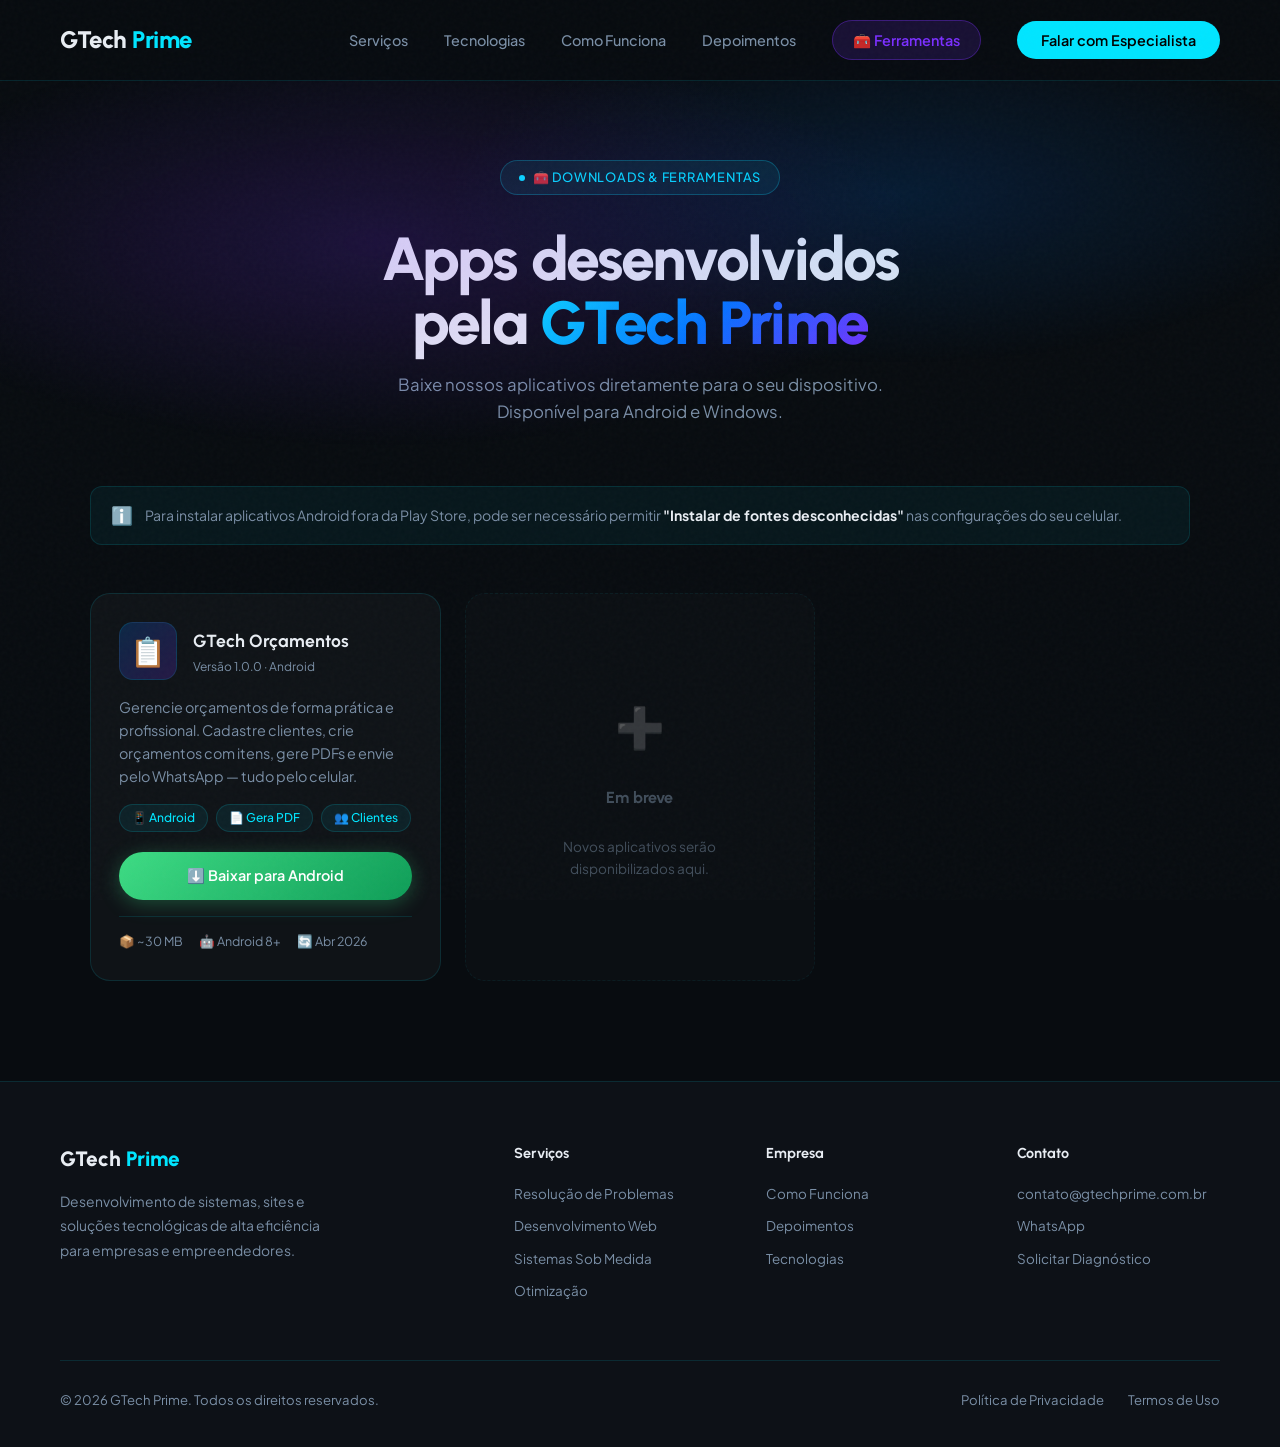
==== ferramentas.html @ e6a22d55 "descrição mudança" ====
<!DOCTYPE html>
<html lang="pt-BR">
<head>
  <meta charset="UTF-8" />
  <meta name="viewport" content="width=device-width, initial-scale=1.0"/>
  <title>Ferramentas & Apps – GTech Prime</title>
  <link href="https://fonts.googleapis.com/css2?family=Urbanist:wght@300;400;500;600;700;800;900&family=Plus+Jakarta+Sans:ital,wght@0,300;0,400;0,500;0,600;1,300;1,400&display=swap" rel="stylesheet"/>
  <link rel="stylesheet" href="style.css"/>
  <style>
    .tools-hero {
      min-height: 38vh;
      display: flex; flex-direction: column;
      align-items: center; justify-content: center;
      text-align: center;
      padding: 160px 24px 60px;
      position: relative; overflow: hidden;
    }
    .tools-hero::after {
      content:''; position:absolute; inset:0;
      background:
        radial-gradient(ellipse 60% 60% at 30% 50%,rgba(123,47,255,0.18) 0%,transparent 70%),
        radial-gradient(ellipse 50% 50% at 70% 40%,rgba(0,119,255,0.15) 0%,transparent 70%);
      pointer-events:none;
    }

    .tools-grid {
      display: grid;
      grid-template-columns: repeat(auto-fill, minmax(320px, 1fr));
      gap: 24px;
      margin-top: 48px;
    }

    .app-card {
      background: var(--card-bg);
      border: 1px solid var(--border);
      border-radius: 20px;
      padding: 28px;
      display: flex;
      flex-direction: column;
      gap: 16px;
      transition: transform .25s, border-color .25s, box-shadow .25s;
      position: relative;
      overflow: hidden;
    }
    .app-card::before {
      content:'';
      position:absolute; top:0; left:0; right:0; height:2px;
      background: linear-gradient(90deg, var(--accent2), var(--accent3));
      opacity: 0;
      transition: opacity .25s;
    }
    .app-card:hover { transform:translateY(-6px); border-color:rgba(0,229,255,0.3); box-shadow:0 20px 60px rgba(0,119,255,0.15); }
    .app-card:hover::before { opacity: 1; }

    .app-card-header {
      display: flex;
      align-items: center;
      gap: 16px;
    }
    .app-icon {
      width: 58px; height: 58px;
      border-radius: 14px;
      background: linear-gradient(135deg, rgba(0,119,255,0.2), rgba(123,47,255,0.2));
      border: 1px solid var(--border);
      display: flex; align-items: center; justify-content: center;
      font-size: 1.8rem;
      flex-shrink: 0;
    }
    .app-name {
      font-family: var(--font-head);
      font-size: 1.1rem;
      font-weight: 700;
      color: var(--text);
    }
    .app-version {
      font-size: .75rem;
      color: var(--muted);
      margin-top: 2px;
    }
    .app-desc {
      font-size: .9rem;
      color: var(--muted);
      line-height: 1.6;
      flex: 1;
    }
    .app-tags {
      display: flex;
      flex-wrap: wrap;
      gap: 8px;
    }
    .app-tag {
      background: rgba(0,229,255,0.07);
      border: 1px solid rgba(0,229,255,0.15);
      border-radius: 50px;
      padding: 3px 12px;
      font-size: .75rem;
      color: var(--accent);
      font-weight: 500;
    }
    .app-actions {
      display: flex;
      gap: 10px;
      margin-top: 4px;
    }
    .btn-download {
      flex: 1;
      display: inline-flex;
      align-items: center;
      justify-content: center;
      gap: 8px;
      padding: 12px 20px;
      border-radius: 50px;
      font-weight: 600;
      font-size: .9rem;
      text-decoration: none;
      transition: transform .2s, box-shadow .2s, opacity .2s;
      cursor: pointer;
    }
    .btn-download:hover { transform: translateY(-2px); }
    .btn-android {
      background: linear-gradient(135deg, #3ddc84, #0f9d58);
      color: #fff;
      box-shadow: 0 4px 20px rgba(61,220,132,0.3);
    }
    .btn-android:hover { box-shadow: 0 8px 30px rgba(61,220,132,0.45); }
    .btn-windows {
      background: linear-gradient(135deg, var(--accent2), var(--accent3));
      color: #fff;
      box-shadow: 0 4px 20px rgba(0,119,255,0.3);
    }
    .btn-windows:hover { box-shadow: 0 8px 30px rgba(0,119,255,0.45); }
    .btn-disabled {
      background: rgba(255,255,255,0.05);
      border: 1px solid var(--border);
      color: var(--muted);
      cursor: not-allowed;
      opacity: .6;
    }
    .btn-disabled:hover { transform: none; }

    .app-meta {
      display: flex;
      align-items: center;
      gap: 16px;
      padding-top: 14px;
      border-top: 1px solid var(--border);
      font-size: .78rem;
      color: var(--muted);
    }
    .app-meta span { display: flex; align-items: center; gap: 5px; }

    /* Empty state */
    .coming-soon {
      text-align: center;
      padding: 60px 24px;
      color: var(--muted);
    }
    .coming-soon .cs-icon { font-size: 3rem; margin-bottom: 16px; }
    .coming-soon p { font-size: 1rem; }

    /* Section info */
    .info-bar {
      background: rgba(0,229,255,0.05);
      border: 1px solid rgba(0,229,255,0.12);
      border-radius: 12px;
      padding: 14px 20px;
      display: flex;
      align-items: center;
      gap: 12px;
      font-size: .88rem;
      color: var(--muted);
      margin-bottom: 8px;
    }
    .info-bar span { color: var(--accent); font-size: 1.1rem; }
  </style>
</head>
<body>

<!-- NAV -->
<nav>
  <a class="logo" href="index.html">GTech <span>Prime</span></a>
  <ul class="nav-links">
    <li><a href="index.html#servicos">Serviços</a></li>
    <li><a href="index.html#tecnologias">Tecnologias</a></li>
    <li><a href="index.html#processo">Como Funciona</a></li>
    <li><a href="index.html#depoimentos">Depoimentos</a></li>
    <li><a href="ferramentas.html" class="nav-ferramentas">🧰 Ferramentas</a></li>
    <li><a href="index.html#contato" class="nav-cta">Falar com Especialista</a></li>
  </ul>
</nav>

<!-- HERO -->
<section class="tools-hero">
  <div class="hero-badge" style="animation:none">🧰 Downloads & Ferramentas</div>
  <h1 style="font-size:clamp(2rem,5vw,3.8rem);margin-bottom:16px">Apps desenvolvidos<br>pela <span class="grad">GTech Prime</span></h1>
  <p style="max-width:560px;color:var(--muted);font-size:1.05rem">Baixe nossos aplicativos diretamente para o seu dispositivo. Disponível para Android e Windows.</p>
</section>

<!-- APPS -->
<section style="padding:0 0 100px">
  <div class="container">

    <div class="info-bar reveal">
      <span>ℹ️</span>
      <p>Para instalar aplicativos Android fora da Play Store, pode ser necessário permitir <strong style="color:var(--text)">"Instalar de fontes desconhecidas"</strong> nas configurações do seu celular.</p>
    </div>

    <div class="tools-grid">

      <!-- ══ APP 1: GTech Orçamentos ══ -->
      <div class="app-card reveal">
        <div class="app-card-header">
          <div class="app-icon">📋</div>
          <div>
            <div class="app-name">GTech Orçamentos</div>
            <div class="app-version">Versão 1.0.0 · Android</div>
          </div>
        </div>
        <p class="app-desc">Gerencie orçamentos de forma prática e profissional. Cadastre clientes, crie orçamentos com itens, gere PDFs e envie pelo WhatsApp — tudo pelo celular.</p>
        <div class="app-tags">
          <span class="app-tag">📱 Android</span>
          <span class="app-tag">📄 Gera PDF</span>
          <span class="app-tag">👥 Clientes</span>
        </div>
        <div class="app-actions">
          <!-- 
            INSTRUÇÕES:
            1. Faça o build preview no Expo: eas build --platform android --profile preview
            2. Baixe o .apk gerado
            3. Suba o .apk em algum lugar (Google Drive, GitHub Releases, seu próprio servidor)
            4. Substitua o href="#" abaixo pelo link direto do arquivo .apk
          -->
          <a href="#" class="btn-download btn-android">
            ⬇️ Baixar para Android
          </a>
        </div>
        <div class="app-meta">
          <span>📦 ~30 MB</span>
          <span>🤖 Android 8+</span>
          <span>🔄 Abr 2026</span>
        </div>
      </div>

      <!-- ══ CARD PLACEHOLDER — adicione mais apps aqui ══ -->
      <div class="app-card reveal" style="border-style:dashed;opacity:.5;align-items:center;justify-content:center;text-align:center;min-height:280px">
        <div style="font-size:2.5rem">➕</div>
        <div style="font-family:var(--font-head);font-weight:700;font-size:1rem;margin-top:10px;color:var(--muted)">Em breve</div>
        <p style="font-size:.85rem;color:var(--muted);margin-top:8px">Novos aplicativos serão<br>disponibilizados aqui.</p>
      </div>

    </div>
  </div>
</section>

<!-- FOOTER -->
<footer>
  <div class="footer-top">
    <div class="footer-brand">
      <a class="footer-logo" href="index.html">GTech <span>Prime</span></a>
      <p>Desenvolvimento de sistemas, sites e soluções tecnológicas de alta eficiência para empresas e empreendedores.</p>
    </div>
    <div class="footer-col">
      <h5>Serviços</h5>
      <a href="index.html#servicos">Resolução de Problemas</a>
      <a href="index.html#servicos">Desenvolvimento Web</a>
      <a href="index.html#servicos">Sistemas Sob Medida</a>
      <a href="index.html#servicos">Otimização</a>
    </div>
    <div class="footer-col">
      <h5>Empresa</h5>
      <a href="index.html#processo">Como Funciona</a>
      <a href="index.html#depoimentos">Depoimentos</a>
      <a href="index.html#tecnologias">Tecnologias</a>
    </div>
    <div class="footer-col">
      <h5>Contato</h5>
      <a href="mailto:contato@gtechprime.com.br">contato@gtechprime.com.br</a>
      <a href="index.html#contato">WhatsApp</a>
      <a href="index.html#contato">Solicitar Diagnóstico</a>
    </div>
  </div>
  <div class="footer-bottom">
    <p>© 2026 GTech Prime. Todos os direitos reservados.</p>
    <div class="footer-links">
      <a href="#">Política de Privacidade</a>
      <a href="#">Termos de Uso</a>
    </div>
  </div>
</footer>

<script src="script.js"></script>
</body>
</html>
---- style.css ----
*, *::before, *::after { box-sizing: border-box; margin: 0; padding: 0; }
:root {
  --bg:#080c10; --bg2:#0d1117; --bg3:#111820;
  --accent:#00e5ff; --accent2:#0077ff; --accent3:#7b2fff;
  --text:#e8edf3; --muted:#7a8fa6; --border:rgba(0,229,255,0.12);
  --card-bg:rgba(255,255,255,0.03); --radius:16px;
  --font-head:'Urbanist',sans-serif; --font-body:'Plus Jakarta Sans',sans-serif;
}
html { scroll-behavior: smooth; }
body { background:var(--bg); color:var(--text); font-family:var(--font-body); font-size:16px; line-height:1.65; overflow-x:hidden; }
body::before {
  content:''; position:fixed; inset:0;
  background-image:url("data:image/svg+xml,%3Csvg viewBox='0 0 256 256' xmlns='http://www.w3.org/2000/svg'%3E%3Cfilter id='n'%3E%3CfeTurbulence type='fractalNoise' baseFrequency='0.9' numOctaves='4' stitchTiles='stitch'/%3E%3C/filter%3E%3Crect width='100%25' height='100%25' filter='url(%23n)' opacity='1'/%3E%3C/svg%3E");
  opacity:0.025; pointer-events:none; z-index:9999;
}

/* NAV */
nav {
  position:fixed; top:0; left:0; right:0; z-index:100;
  display:flex; align-items:center; justify-content:space-between;
  padding:20px 60px; background:rgba(8,12,16,0.82);
  backdrop-filter:blur(20px); border-bottom:1px solid var(--border); transition:padding .3s;
}
.logo { font-family:var(--font-head); font-weight:800; font-size:1.5rem; letter-spacing:-0.02em; color:var(--text); text-decoration:none; }
.logo span { color:var(--accent); }
.nav-links { display:flex; gap:36px; list-style:none; }
.nav-links a { color:var(--muted); text-decoration:none; font-size:.9rem; font-weight:500; transition:color .2s; }
.nav-links a:hover { color:var(--accent); }
.nav-cta { background:var(--accent); color:#000!important; padding:10px 24px; border-radius:50px; font-weight:600!important; }
.nav-cta:hover { opacity:.85; }
.nav-ferramentas { background:rgba(123,47,255,0.15); color:var(--accent3)!important; padding:10px 20px; border-radius:50px; font-weight:600!important; border:1px solid rgba(123,47,255,0.35); transition:all .2s!important; }
.nav-ferramentas:hover { background:rgba(123,47,255,0.28)!important; border-color:rgba(123,47,255,0.6)!important; color:#fff!important; }

/* HERO */
.hero {
  min-height:100vh; display:flex; flex-direction:column;
  align-items:center; justify-content:center; text-align:center;
  padding:160px 24px 120px; position:relative; overflow:hidden;
}
.hero::after {
  content:''; position:absolute; inset:0;
  background:
    radial-gradient(ellipse 60% 50% at 20% 40%,rgba(0,119,255,0.18) 0%,transparent 70%),
    radial-gradient(ellipse 50% 60% at 80% 30%,rgba(123,47,255,0.16) 0%,transparent 70%),
    radial-gradient(ellipse 40% 40% at 50% 80%,rgba(0,229,255,0.10) 0%,transparent 70%);
  pointer-events:none;
}
.hero-badge {
  display:inline-flex; align-items:center; gap:8px;
  background:rgba(0,229,255,0.08); border:1px solid rgba(0,229,255,0.25);
  border-radius:50px; padding:6px 18px; font-size:.8rem; font-weight:500;
  color:var(--accent); letter-spacing:.06em; text-transform:uppercase;
  margin-bottom:32px; animation:fadeUp .8s ease both;
}
.hero-badge::before { content:''; width:6px; height:6px; border-radius:50%; background:var(--accent); animation:pulse 2s ease infinite; }
@keyframes pulse { 0%,100%{opacity:1;transform:scale(1)} 50%{opacity:.4;transform:scale(1.4)} }
h1 { font-family:var(--font-head); font-size:clamp(2.8rem,7vw,6rem); font-weight:800; line-height:1.05; letter-spacing:-0.03em; margin-bottom:28px; animation:fadeUp .9s .1s ease both; max-width:900px; }
h1 .grad { background:linear-gradient(135deg,var(--accent) 0%,var(--accent2) 50%,var(--accent3) 100%); -webkit-background-clip:text; -webkit-text-fill-color:transparent; background-clip:text; }
.hero p { max-width:580px; color:var(--muted); font-size:1.15rem; margin-bottom:48px; animation:fadeUp 1s .2s ease both; }
.hero-actions { display:flex; gap:16px; flex-wrap:wrap; justify-content:center; animation:fadeUp 1s .3s ease both; }

/* BUTTONS */
.btn { display:inline-flex; align-items:center; gap:8px; padding:14px 32px; border-radius:50px; font-weight:600; font-size:.95rem; text-decoration:none; transition:transform .2s,opacity .2s,box-shadow .2s; cursor:pointer; font-family:var(--font-body); border:none; }
.btn:hover { transform:translateY(-2px); }
.btn-primary { background:linear-gradient(135deg,var(--accent2),var(--accent3)); color:#fff; box-shadow:0 4px 30px rgba(0,119,255,0.35); }
.btn-primary:hover { box-shadow:0 8px 40px rgba(0,119,255,0.5); }
.btn-outline { border:1px solid var(--border); color:var(--text); background:rgba(255,255,255,0.04); }
.btn-outline:hover { border-color:rgba(0,229,255,0.4); background:rgba(0,229,255,0.06); }

/* FLOATING CARDS */
.hero-visual { margin-top:80px; position:relative; width:100%; max-width:860px; height:300px; animation:fadeUp 1s .5s ease both; }
.float-card { position:absolute; background:var(--card-bg); border:1px solid var(--border); backdrop-filter:blur(12px); border-radius:var(--radius); padding:20px 24px; display:flex; flex-direction:column; gap:6px; }
.float-card .icon { font-size:1.6rem; margin-bottom:4px; }
.float-card .label { font-family:var(--font-head); font-size:.85rem; font-weight:700; }
.float-card .sub   { font-size:.75rem; color:var(--muted); }
.fc1 { left:0; top:20px; animation:float1 5s ease-in-out infinite; }
.fc2 { left:50%; transform:translateX(-50%); top:0; animation:float2 6s ease-in-out infinite; }
.fc3 { right:0; top:40px; animation:float3 4.5s ease-in-out infinite; }
.fc4 { left:50%; transform:translateX(-50%); bottom:0; animation:float1 5.5s ease-in-out infinite; }
@keyframes float1 { 0%,100%{transform:translateY(0)} 50%{transform:translateY(-12px)} }
@keyframes float2 { 0%,100%{transform:translateX(-50%) translateY(0)} 50%{transform:translateX(-50%) translateY(-16px)} }
@keyframes float3 { 0%,100%{transform:translateY(0)} 50%{transform:translateY(-10px)} }
.stat-pill { display:inline-flex; align-items:center; gap:6px; background:rgba(0,229,255,0.07); border:1px solid rgba(0,229,255,0.15); border-radius:8px; padding:4px 10px; font-size:.72rem; color:var(--accent); font-weight:600; }

/* COMMON */
section { padding:100px 24px; }
.container { max-width:1100px; margin:0 auto; }
.section-label { display:inline-block; font-size:.75rem; font-weight:600; letter-spacing:.12em; text-transform:uppercase; color:var(--accent); margin-bottom:16px; }
h2 { font-family:var(--font-head); font-size:clamp(2rem,4vw,3.2rem); font-weight:800; letter-spacing:-0.025em; line-height:1.1; margin-bottom:20px; }
.section-desc { color:var(--muted); max-width:560px; font-size:1.05rem; margin-bottom:64px; }

/* SERVICES */
#servicos { background:var(--bg2); }
.services-grid { display:grid; grid-template-columns:repeat(auto-fit,minmax(300px,1fr)); gap:20px; }
.service-card { background:var(--card-bg); border:1px solid var(--border); border-radius:var(--radius); padding:36px; position:relative; overflow:hidden; transition:border-color .3s,transform .3s,box-shadow .3s; }
.service-card::before { content:''; position:absolute; inset:0; background:linear-gradient(135deg,rgba(0,229,255,0.06) 0%,transparent 60%); opacity:0; transition:opacity .3s; }
.service-card:hover { border-color:rgba(0,229,255,0.35); transform:translateY(-4px); box-shadow:0 20px 60px rgba(0,0,0,0.4); }
.service-card:hover::before { opacity:1; }
.service-icon { width:52px; height:52px; background:linear-gradient(135deg,rgba(0,119,255,0.2),rgba(123,47,255,0.2)); border:1px solid rgba(0,229,255,0.2); border-radius:14px; display:flex; align-items:center; justify-content:center; font-size:1.4rem; margin-bottom:24px; }
.service-card h3 { font-family:var(--font-head); font-size:1.2rem; font-weight:700; margin-bottom:12px; }
.service-card p  { color:var(--muted); font-size:.9rem; line-height:1.7; }
.service-tag { display:inline-block; margin-top:20px; font-size:.72rem; font-weight:600; color:var(--accent); letter-spacing:.05em; text-transform:uppercase; }

/* TECH STACK */
#tecnologias { background:var(--bg); }
.tech-intro { display:flex; justify-content:space-between; align-items:flex-end; margin-bottom:56px; flex-wrap:wrap; gap:24px; }
.tech-intro .section-desc { margin-bottom:0; }
.tech-categories { display:flex; flex-direction:column; gap:40px; }
.tech-cat-label { font-size:.72rem; font-weight:700; letter-spacing:.14em; text-transform:uppercase; color:var(--muted); margin-bottom:16px; }
.tech-chips { display:flex; flex-wrap:wrap; gap:10px; }
.chip { display:inline-flex; align-items:center; gap:8px; background:var(--card-bg); border:1px solid var(--border); border-radius:10px; padding:9px 18px; font-size:.85rem; font-weight:500; color:var(--text); transition:border-color .2s,background .2s; }
.chip:hover { border-color:rgba(0,229,255,0.35); background:rgba(0,229,255,0.05); }

/* PROCESS */
#processo { background:var(--bg2); }
.steps { display:grid; grid-template-columns:repeat(auto-fit,minmax(220px,1fr)); gap:0; position:relative; }
.steps::before { content:''; position:absolute; top:32px; left:60px; right:60px; height:1px; background:linear-gradient(90deg,transparent,var(--border),var(--border),transparent); }
.step { display:flex; flex-direction:column; align-items:flex-start; padding:0 24px; position:relative; }
.step-num { width:64px; height:64px; background:var(--bg3); border:1px solid var(--border); border-radius:50%; display:flex; align-items:center; justify-content:center; font-family:var(--font-head); font-size:1.1rem; font-weight:800; color:var(--accent); margin-bottom:28px; position:relative; z-index:1; }
.step h3 { font-family:var(--font-head); font-size:1.1rem; font-weight:700; margin-bottom:10px; }
.step p  { color:var(--muted); font-size:.88rem; }
.step-detail { margin-top:14px; padding-top:14px; border-top:1px solid var(--border); font-size:.8rem; color:var(--muted); }
.step-detail strong { color:var(--accent); font-weight:600; }

/* DIFERENCIAIS */
#diferenciais { background:var(--bg); }
.diff-grid { display:grid; grid-template-columns:1fr 1fr; gap:40px; align-items:center; }
.diff-left h2 { margin-bottom:24px; }
.diff-list { display:flex; flex-direction:column; gap:20px; margin-top:32px; }
.diff-item { display:flex; gap:16px; align-items:flex-start; }
.diff-item .check { width:28px; height:28px; background:linear-gradient(135deg,var(--accent2),var(--accent3)); border-radius:8px; display:flex; align-items:center; justify-content:center; font-size:.75rem; flex-shrink:0; margin-top:2px; }
.diff-item h4 { font-family:var(--font-head); font-weight:700; margin-bottom:4px; }
.diff-item p  { color:var(--muted); font-size:.88rem; }
.diff-right { background:var(--card-bg); border:1px solid var(--border); border-radius:24px; padding:48px 40px; display:flex; flex-direction:column; gap:28px; }
.metric { display:flex; flex-direction:column; gap:6px; padding-bottom:28px; border-bottom:1px solid var(--border); }
.metric:last-child { border-bottom:none; padding-bottom:0; }
.metric .number { font-family:var(--font-head); font-size:2.8rem; font-weight:800; letter-spacing:-0.03em; background:linear-gradient(135deg,var(--accent),var(--accent2)); -webkit-background-clip:text; -webkit-text-fill-color:transparent; background-clip:text; }
.metric .desc { color:var(--muted); font-size:.88rem; }

/* DEPOIMENTOS */
#depoimentos { background:var(--bg2); }
.testimonials-grid { display:grid; grid-template-columns:repeat(auto-fit,minmax(300px,1fr)); gap:20px; }
.testimonial-card { background:var(--card-bg); border:1px solid var(--border); border-radius:var(--radius); padding:32px; display:flex; flex-direction:column; gap:20px; }
.stars { color:#fbbf24; font-size:.9rem; letter-spacing:2px; }
.testimonial-card blockquote { font-size:.95rem; color:var(--text); line-height:1.75; font-style:italic; }
.testimonial-author { display:flex; align-items:center; gap:14px; }
.avatar { width:44px; height:44px; border-radius:50%; background:linear-gradient(135deg,var(--accent2),var(--accent3)); display:flex; align-items:center; justify-content:center; font-family:var(--font-head); font-weight:800; font-size:.9rem; color:#fff; flex-shrink:0; }
.testimonial-author .name { font-family:var(--font-head); font-weight:700; font-size:.9rem; }
.testimonial-author .role { font-size:.78rem; color:var(--muted); }

/* CONTATO / CADASTRO */
#contato { background:var(--bg); }
.contact-wrapper { display:grid; grid-template-columns:1fr 1.5fr; gap:60px; align-items:start; }
.contact-left { padding-top:8px; }
.contact-left h2 { margin-bottom:18px; }
.contact-left > p { color:var(--muted); font-size:.97rem; margin-bottom:40px; line-height:1.8; }
.contact-info-list { display:flex; flex-direction:column; gap:18px; }
.contact-info-item { display:flex; align-items:flex-start; gap:14px; }
.ci-icon { width:42px; height:42px; border-radius:10px; flex-shrink:0; background:rgba(0,229,255,0.06); border:1px solid var(--border); display:flex; align-items:center; justify-content:center; font-size:1rem; }
.ci-label { font-size:.7rem; font-weight:700; color:var(--muted); letter-spacing:.09em; text-transform:uppercase; }
.ci-value { font-size:.9rem; font-weight:500; color:var(--text); margin-top:3px; }

/* Form card */
.form-card { background:var(--card-bg); border:1px solid var(--border); border-radius:24px; padding:48px 44px; position:relative; overflow:hidden; }
.form-card::before { content:''; position:absolute; top:-60px; right:-60px; width:220px; height:220px; background:radial-gradient(circle,rgba(0,119,255,0.1),transparent 70%); pointer-events:none; }
.form-card h3 { font-family:var(--font-head); font-size:1.45rem; font-weight:800; margin-bottom:6px; }
.form-sub { font-size:.87rem; color:var(--muted); margin-bottom:32px; }
.form-grid { display:grid; grid-template-columns:1fr 1fr; gap:16px; }
.form-grid .full { grid-column:1/-1; }
.field { display:flex; flex-direction:column; gap:7px; }
.field label { font-size:.74rem; font-weight:700; color:var(--muted); letter-spacing:.06em; text-transform:uppercase; }
.field input,.field select,.field textarea {
  background:rgba(255,255,255,0.05); border:1px solid var(--border); border-radius:10px;
  padding:12px 16px; color:var(--text); font-family:var(--font-body); font-size:.92rem;
  outline:none; transition:border-color .2s,background .2s; resize:none;
  -webkit-appearance:none; appearance:none;
}
.field input:focus,.field select:focus,.field textarea:focus { border-color:rgba(0,229,255,0.5); background:rgba(0,229,255,0.04); }
.field input::placeholder,.field textarea::placeholder { color:var(--muted); }
.field select option { background:#111820; color:var(--text); }
.form-check { display:flex; align-items:flex-start; gap:10px; margin-top:4px; cursor:pointer; }
.form-check input[type="checkbox"] { width:16px; height:16px; margin-top:3px; cursor:pointer; accent-color:var(--accent); flex-shrink:0; }
.form-check span { font-size:.82rem; color:var(--muted); line-height:1.6; }
.form-check span a { color:var(--accent); text-decoration:none; }
.btn-submit { width:100%; margin-top:8px; justify-content:center; padding:15px 32px; font-size:1rem; }
.form-error { display:none; color:#ff6b6b; font-size:.82rem; margin-top:-4px; }
.form-success { display:none; text-align:center; padding:40px 0; }
.form-success .s-icon { font-size:3.2rem; margin-bottom:16px; }
.form-success h4 { font-family:var(--font-head); font-size:1.5rem; font-weight:800; margin-bottom:12px; }
.form-success p  { color:var(--muted); font-size:.92rem; line-height:1.7; }

/* FOOTER */
footer { background:var(--bg2); border-top:1px solid var(--border); padding:60px 60px 36px; }
.footer-top { display:grid; grid-template-columns:2fr 1fr 1fr 1fr; gap:48px; margin-bottom:48px; }
.footer-brand p { color:var(--muted); font-size:.87rem; margin-top:14px; max-width:260px; line-height:1.75; }
.footer-col h5 { font-family:var(--font-head); font-weight:700; font-size:.9rem; margin-bottom:18px; }
.footer-col a { display:block; color:var(--muted); font-size:.84rem; text-decoration:none; margin-bottom:10px; transition:color .2s; }
.footer-col a:hover { color:var(--accent); }
.footer-bottom { border-top:1px solid var(--border); padding-top:28px; display:flex; align-items:center; justify-content:space-between; flex-wrap:wrap; gap:16px; }
.footer-bottom p { color:var(--muted); font-size:.82rem; }
.footer-links { display:flex; gap:24px; }
.footer-links a { color:var(--muted); font-size:.82rem; text-decoration:none; transition:color .2s; }
.footer-links a:hover { color:var(--accent); }
.footer-logo { font-family:var(--font-head); font-weight:800; font-size:1.3rem; color:var(--text); text-decoration:none; }
.footer-logo span { color:var(--accent); }

/* ANIMATIONS */
@keyframes fadeUp { from{opacity:0;transform:translateY(28px)} to{opacity:1;transform:translateY(0)} }
.reveal { opacity:0; transform:translateY(32px); transition:opacity .7s ease,transform .7s ease; }
.reveal.visible { opacity:1; transform:translateY(0); }

/* RESPONSIVE */
@media(max-width:960px){
  .contact-wrapper{grid-template-columns:1fr;}
  .diff-grid{grid-template-columns:1fr;}
  .footer-top{grid-template-columns:1fr 1fr;}
}
@media(max-width:768px){
  nav{padding:16px 24px;}
  .nav-links{display:none;}
  .hero-visual{display:none;}
  .steps::before{display:none;}
  .form-grid{grid-template-columns:1fr;}
  footer{padding:48px 24px 28px;}
  .footer-top{grid-template-columns:1fr;gap:28px;}
  .footer-bottom{flex-direction:column;text-align:center;}
  .form-card{padding:32px 24px;}
}
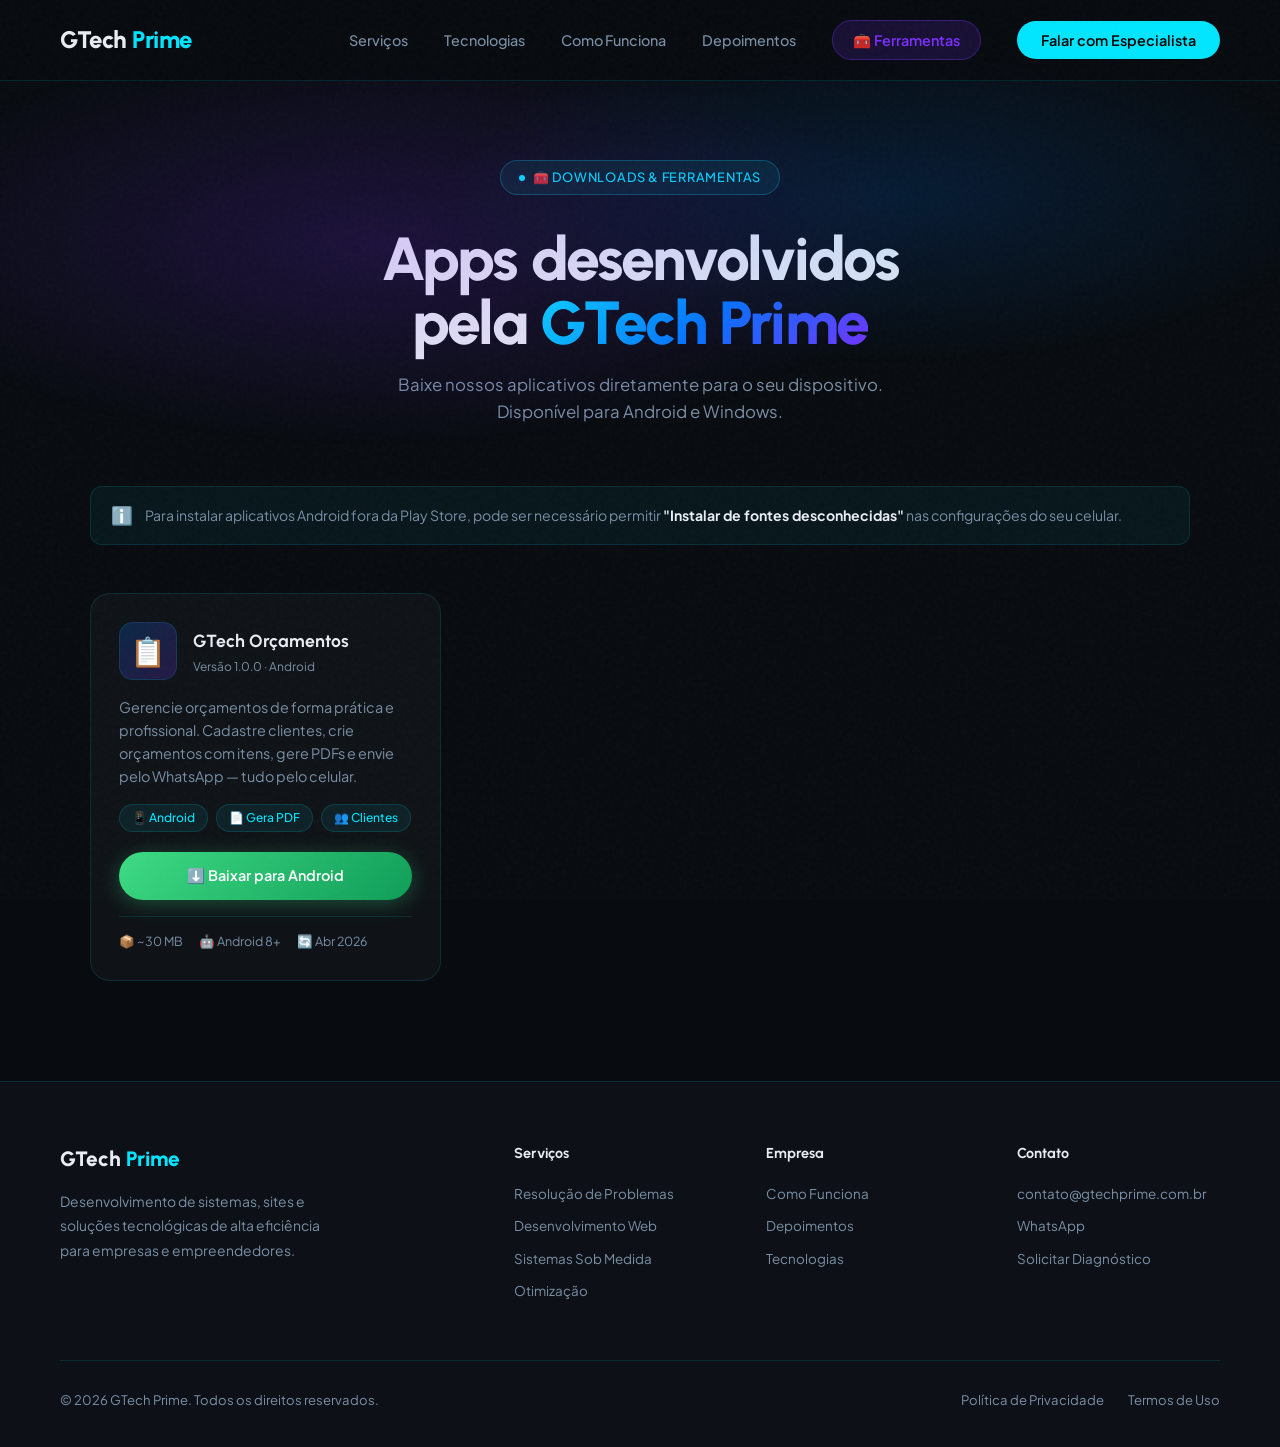
==== commit 74062a46: "descrição mudança" ====
--- a/ferramentas.html
+++ b/ferramentas.html
@@ -241,13 +241,6 @@
         </div>
       </div>
 
-      <!-- ══ CARD PLACEHOLDER — adicione mais apps aqui ══ -->
-      <div class="app-card reveal" style="border-style:dashed;opacity:.5;align-items:center;justify-content:center;text-align:center;min-height:280px">
-        <div style="font-size:2.5rem">➕</div>
-        <div style="font-family:var(--font-head);font-weight:700;font-size:1rem;margin-top:10px;color:var(--muted)">Em breve</div>
-        <p style="font-size:.85rem;color:var(--muted);margin-top:8px">Novos aplicativos serão<br>disponibilizados aqui.</p>
-      </div>
-
     </div>
   </div>
 </section>
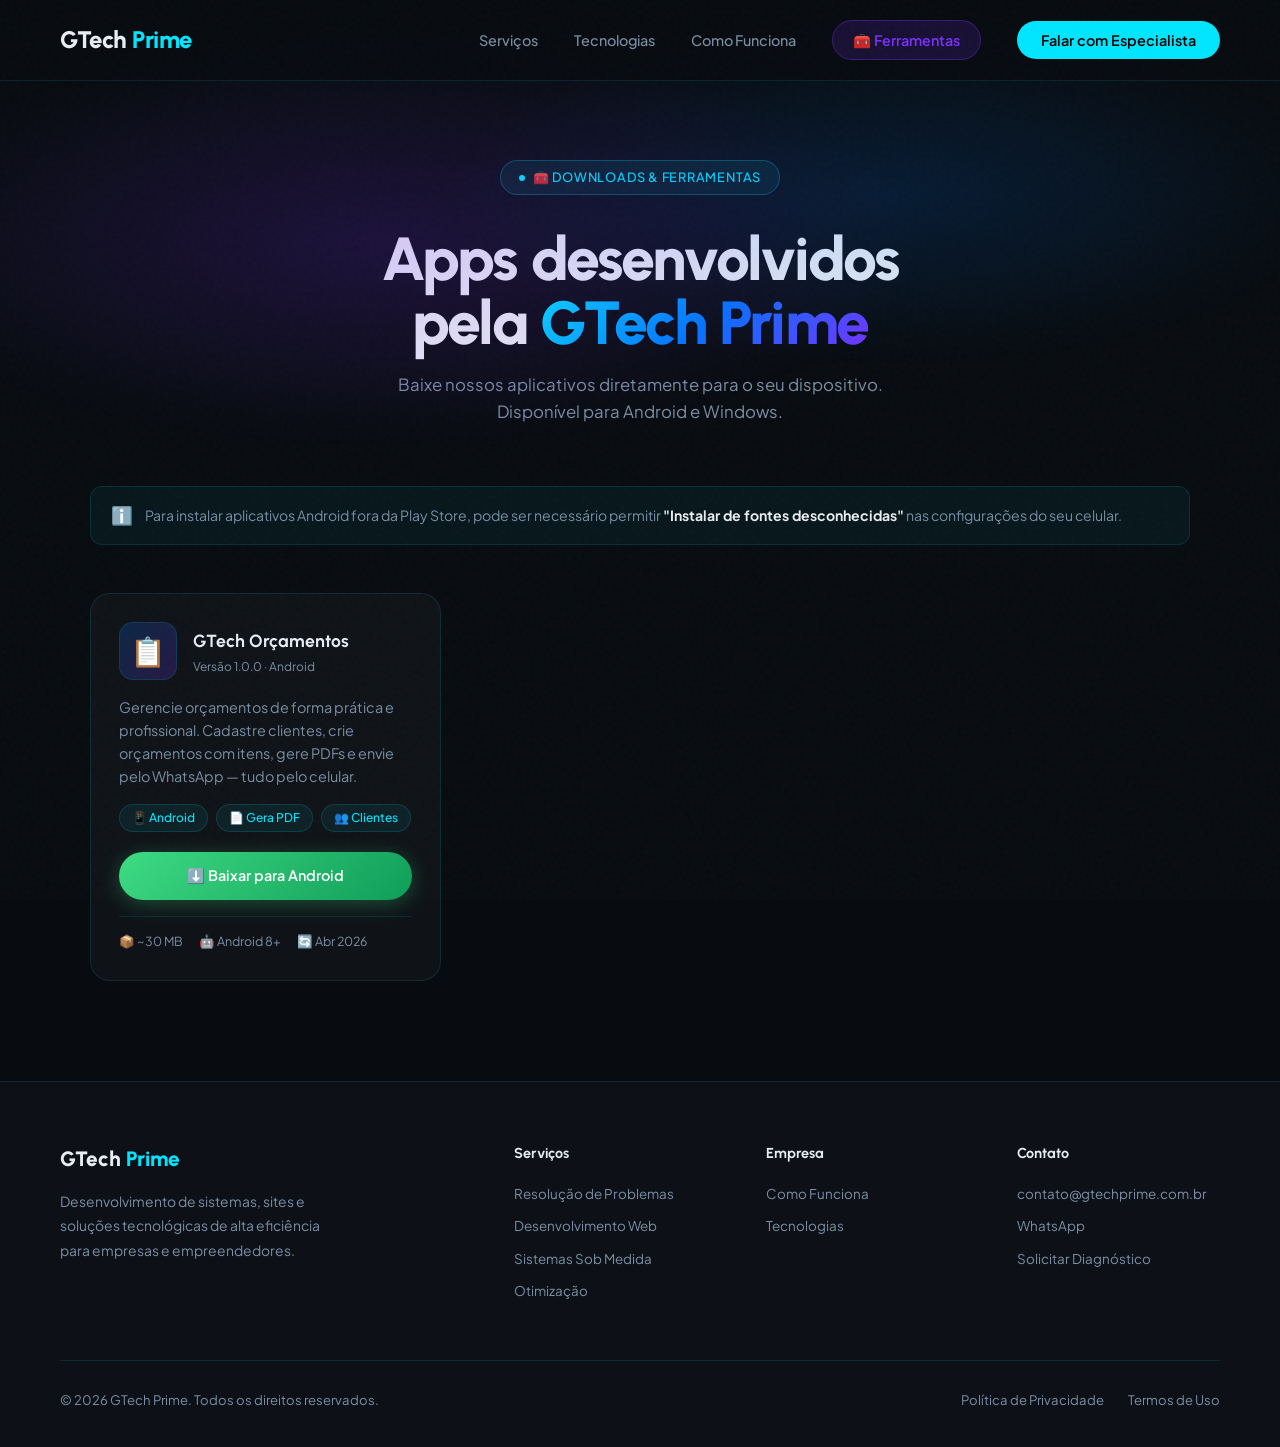
==== commit ecbd5d6c: "descrição mudança" ====
--- a/ferramentas.html
+++ b/ferramentas.html
@@ -6,6 +6,17 @@
   <title>Ferramentas & Apps – GTech Prime</title>
   <link href="https://fonts.googleapis.com/css2?family=Urbanist:wght@300;400;500;600;700;800;900&family=Plus+Jakarta+Sans:ital,wght@0,300;0,400;0,500;0,600;1,300;1,400&display=swap" rel="stylesheet"/>
   <link rel="stylesheet" href="style.css"/>
+
+  <!-- Favicon -->
+  <link rel="icon" type="image/png" href="Logo_G.png" />
+  <link rel="apple-touch-icon" href="Logo_G.png" />
+
+  <!-- Open Graph (imagem nos resultados do Google e redes sociais) -->
+  <meta property="og:title" content="Ferramentas & Apps – GTech Prime" />
+  <meta property="og:description" content="Baixe os aplicativos desenvolvidos pela GTech Prime para Android e Windows." />
+  <meta property="og:image" content="https://gtechprime.com.br/Logo_G.png" />
+  <meta property="og:type" content="website" />
+  <meta property="og:url" content="https://gtechprime.com.br/ferramentas" />
   <style>
     .tools-hero {
       min-height: 38vh;
@@ -183,7 +194,6 @@
     <li><a href="index.html#servicos">Serviços</a></li>
     <li><a href="index.html#tecnologias">Tecnologias</a></li>
     <li><a href="index.html#processo">Como Funciona</a></li>
-    <li><a href="index.html#depoimentos">Depoimentos</a></li>
     <li><a href="ferramentas.html" class="nav-ferramentas">🧰 Ferramentas</a></li>
     <li><a href="index.html#contato" class="nav-cta">Falar com Especialista</a></li>
   </ul>
@@ -262,7 +272,6 @@
     <div class="footer-col">
       <h5>Empresa</h5>
       <a href="index.html#processo">Como Funciona</a>
-      <a href="index.html#depoimentos">Depoimentos</a>
       <a href="index.html#tecnologias">Tecnologias</a>
     </div>
     <div class="footer-col">
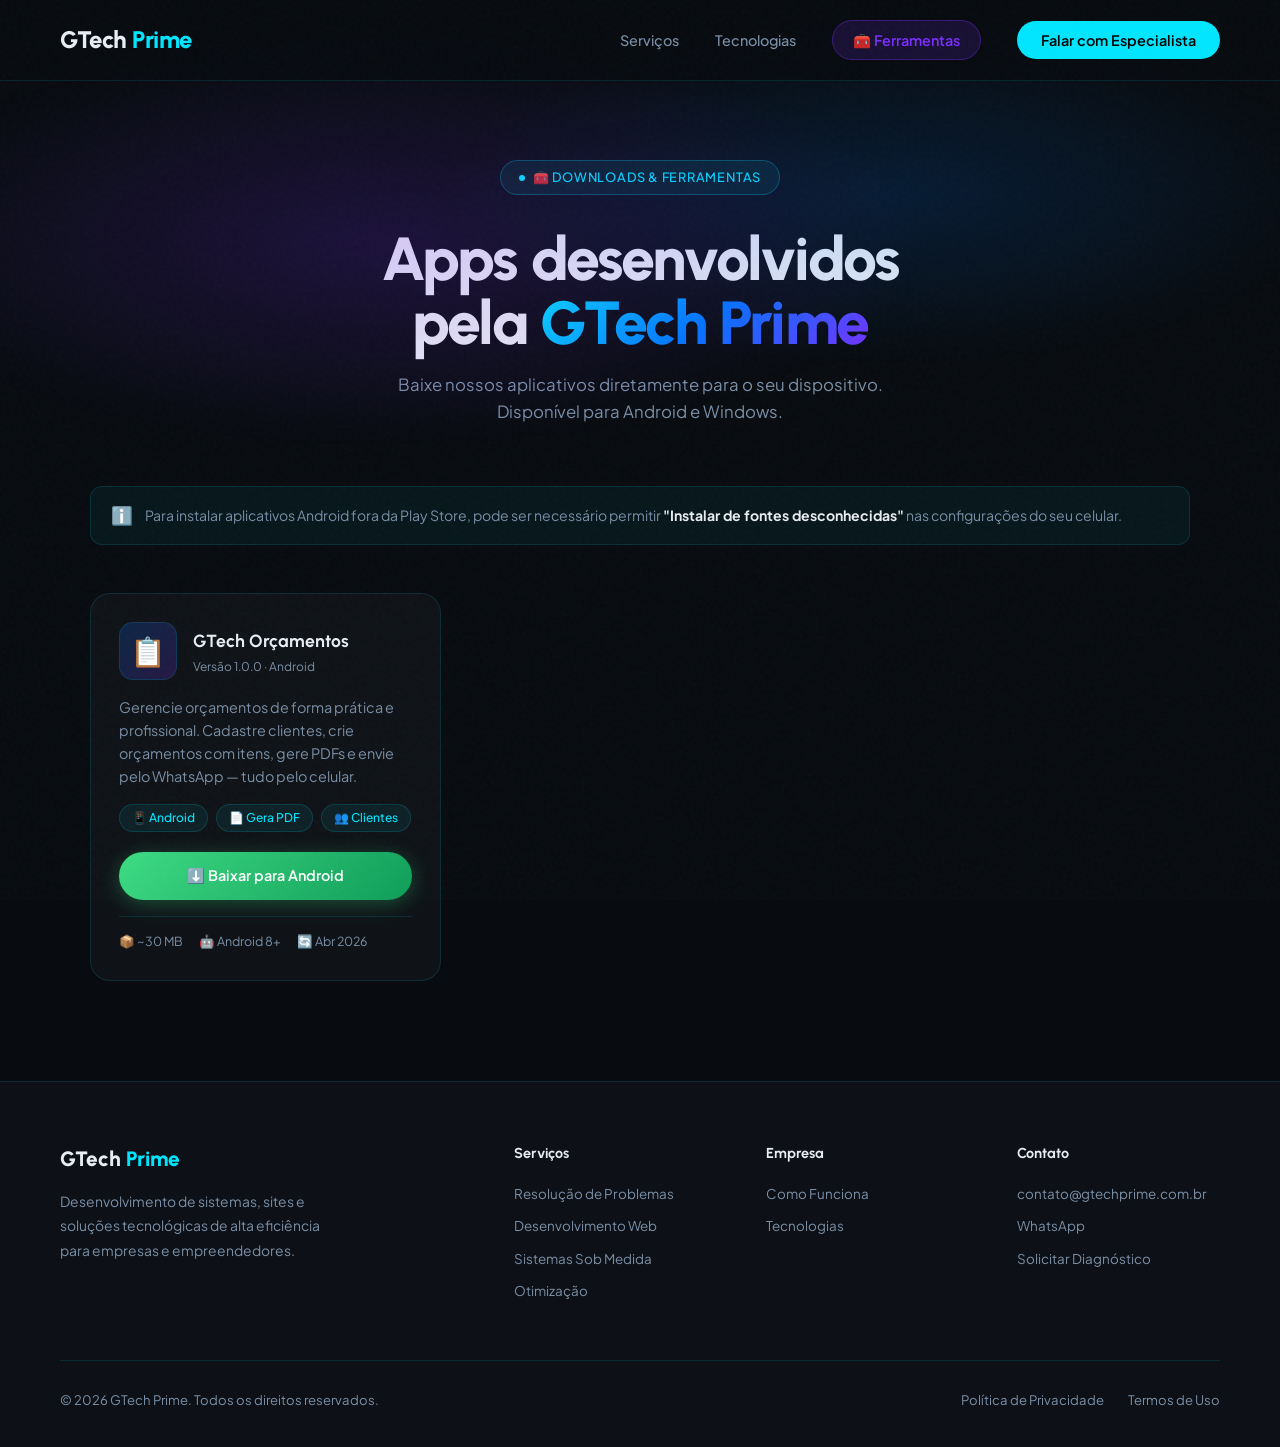
==== commit 1f8e62a6: "descriçao mudança" ====
--- a/ferramentas.html
+++ b/ferramentas.html
@@ -8,8 +8,9 @@
   <link rel="stylesheet" href="style.css"/>
 
   <!-- Favicon -->
-  <link rel="icon" type="image/png" href="Logo_G.png" />
-  <link rel="apple-touch-icon" href="Logo_G.png" />
+  <link rel="icon" type="image/x-icon" href="favicon.ico" />
+  <link rel="icon" type="image/svg+xml" href="favicon.svg" />
+  <link rel="apple-touch-icon" href="favicon.svg" />
 
   <!-- Open Graph (imagem nos resultados do Google e redes sociais) -->
   <meta property="og:title" content="Ferramentas & Apps – GTech Prime" />
@@ -190,12 +191,14 @@
 <!-- NAV -->
 <nav>
   <a class="logo" href="index.html">GTech <span>Prime</span></a>
-  <ul class="nav-links">
-    <li><a href="index.html#servicos">Serviços</a></li>
-    <li><a href="index.html#tecnologias">Tecnologias</a></li>
-    <li><a href="index.html#processo">Como Funciona</a></li>
+  <button class="nav-toggle" id="navToggle" aria-label="Abrir menu">
+    <span></span><span></span><span></span>
+  </button>
+  <ul class="nav-links" id="navLinks">
+    <li><a href="index.html#servicos" class="nav-close">Serviços</a></li>
+    <li><a href="index.html#tecnologias" class="nav-close">Tecnologias</a></li>
     <li><a href="ferramentas.html" class="nav-ferramentas">🧰 Ferramentas</a></li>
-    <li><a href="index.html#contato" class="nav-cta">Falar com Especialista</a></li>
+    <li><a href="index.html#contato" class="nav-cta nav-close">Falar com Especialista</a></li>
   </ul>
 </nav>
 
@@ -240,7 +243,7 @@
             3. Suba o .apk em algum lugar (Google Drive, GitHub Releases, seu próprio servidor)
             4. Substitua o href="#" abaixo pelo link direto do arquivo .apk
           -->
-          <a href="#" class="btn-download btn-android">
+          <a href="/downloads/GTech-Orcamentos.apk" class="btn-download btn-android" download="GTech-Orcamentos.apk">
             ⬇️ Baixar para Android
           </a>
         </div>
--- a/style.css
+++ b/style.css
@@ -209,20 +209,129 @@
 .reveal { opacity:0; transform:translateY(32px); transition:opacity .7s ease,transform .7s ease; }
 .reveal.visible { opacity:1; transform:translateY(0); }
 
-/* RESPONSIVE */
+/* ── HAMBURGUER ── */
+.nav-toggle {
+  display: none;
+  flex-direction: column;
+  justify-content: center;
+  align-items: center;
+  gap: 5px;
+  width: 42px; height: 42px;
+  background: rgba(0,229,255,0.06);
+  border: 1px solid var(--border);
+  border-radius: 10px;
+  cursor: pointer;
+  z-index: 200;
+  flex-shrink: 0;
+}
+.nav-toggle span {
+  display: block;
+  width: 20px; height: 2px;
+  background: var(--text);
+  border-radius: 2px;
+  transition: transform .3s, opacity .3s;
+}
+.nav-toggle.open span:nth-child(1) { transform: translateY(7px) rotate(45deg); }
+.nav-toggle.open span:nth-child(2) { opacity: 0; }
+.nav-toggle.open span:nth-child(3) { transform: translateY(-7px) rotate(-45deg); }
+
+/* ── RESPONSIVE ── */
 @media(max-width:960px){
-  .contact-wrapper{grid-template-columns:1fr;}
-  .diff-grid{grid-template-columns:1fr;}
-  .footer-top{grid-template-columns:1fr 1fr;}
-}
+  .contact-wrapper { grid-template-columns: 1fr; }
+  .diff-grid { grid-template-columns: 1fr; }
+  .footer-top { grid-template-columns: 1fr 1fr; }
+}
+
 @media(max-width:768px){
-  nav{padding:16px 24px;}
-  .nav-links{display:none;}
-  .hero-visual{display:none;}
-  .steps::before{display:none;}
-  .form-grid{grid-template-columns:1fr;}
-  footer{padding:48px 24px 28px;}
-  .footer-top{grid-template-columns:1fr;gap:28px;}
-  .footer-bottom{flex-direction:column;text-align:center;}
-  .form-card{padding:32px 24px;}
-}
+  /* Nav */
+  nav { padding: 16px 20px; }
+  .nav-toggle { display: flex; }
+
+  .nav-links {
+    display: flex;
+    flex-direction: column;
+    position: fixed;
+    top: 0; left: 0; right: 0;
+    padding: 90px 28px 40px;
+    background: rgba(8,12,16,0.97);
+    backdrop-filter: blur(24px);
+    border-bottom: 1px solid var(--border);
+    gap: 6px;
+    transform: translateY(-110%);
+    transition: transform .35s cubic-bezier(.4,0,.2,1);
+    z-index: 150;
+  }
+  .nav-links.open { transform: translateY(0); }
+
+  .nav-links li { width: 100%; }
+  .nav-links a {
+    display: block;
+    padding: 14px 18px;
+    font-size: 1rem;
+    border-radius: 12px;
+    border: 1px solid transparent;
+    transition: background .2s, border-color .2s, color .2s;
+  }
+  .nav-links a:hover { background: rgba(0,229,255,0.06); border-color: var(--border); color: var(--accent); }
+
+  .nav-cta {
+    margin-top: 8px;
+    text-align: center;
+    padding: 14px 24px !important;
+    font-size: 1rem !important;
+  }
+  .nav-ferramentas {
+    text-align: center;
+    padding: 14px 18px !important;
+    font-size: 1rem !important;
+  }
+
+  /* Hero */
+  .hero { padding: 130px 20px 80px; }
+  h1 { font-size: clamp(2.2rem, 9vw, 3.4rem); }
+  .hero p { font-size: 1rem; margin-bottom: 36px; }
+  .hero-actions { flex-direction: column; align-items: center; gap: 12px; }
+  .hero-actions .btn { width: 100%; max-width: 340px; justify-content: center; }
+  .hero-visual { display: none; }
+
+  /* Sections */
+  section { padding: 72px 20px; }
+  h2 { font-size: clamp(1.7rem, 6vw, 2.4rem); }
+  .section-desc { font-size: .95rem; margin-bottom: 40px; }
+
+  /* Services */
+  .services-grid { grid-template-columns: 1fr; }
+  .service-card { padding: 28px 24px; }
+
+  /* Tech */
+  .tech-intro { flex-direction: column; align-items: flex-start; gap: 12px; margin-bottom: 36px; }
+
+  /* Process */
+  .steps { grid-template-columns: 1fr; gap: 24px; }
+  .steps::before { display: none; }
+  .step { padding: 0; }
+
+  /* Diferenciais */
+  .diff-grid { grid-template-columns: 1fr; gap: 32px; }
+  .diff-right { padding: 32px 24px; }
+  .metric .number { font-size: 2.2rem; }
+
+  /* Contato */
+  .contact-wrapper { grid-template-columns: 1fr; gap: 32px; }
+  .form-card { padding: 28px 20px; }
+  .form-grid { grid-template-columns: 1fr; }
+
+  /* Footer */
+  footer { padding: 48px 20px 28px; }
+  .footer-top { grid-template-columns: 1fr; gap: 28px; }
+  .footer-bottom { flex-direction: column; text-align: center; }
+}
+
+@media(max-width:420px){
+  nav { padding: 14px 16px; }
+  .hero { padding: 110px 16px 60px; }
+  section { padding: 60px 16px; }
+  .form-card { padding: 24px 16px; }
+  footer { padding: 40px 16px 24px; }
+  .chip { font-size: .78rem; padding: 7px 14px; }
+}
